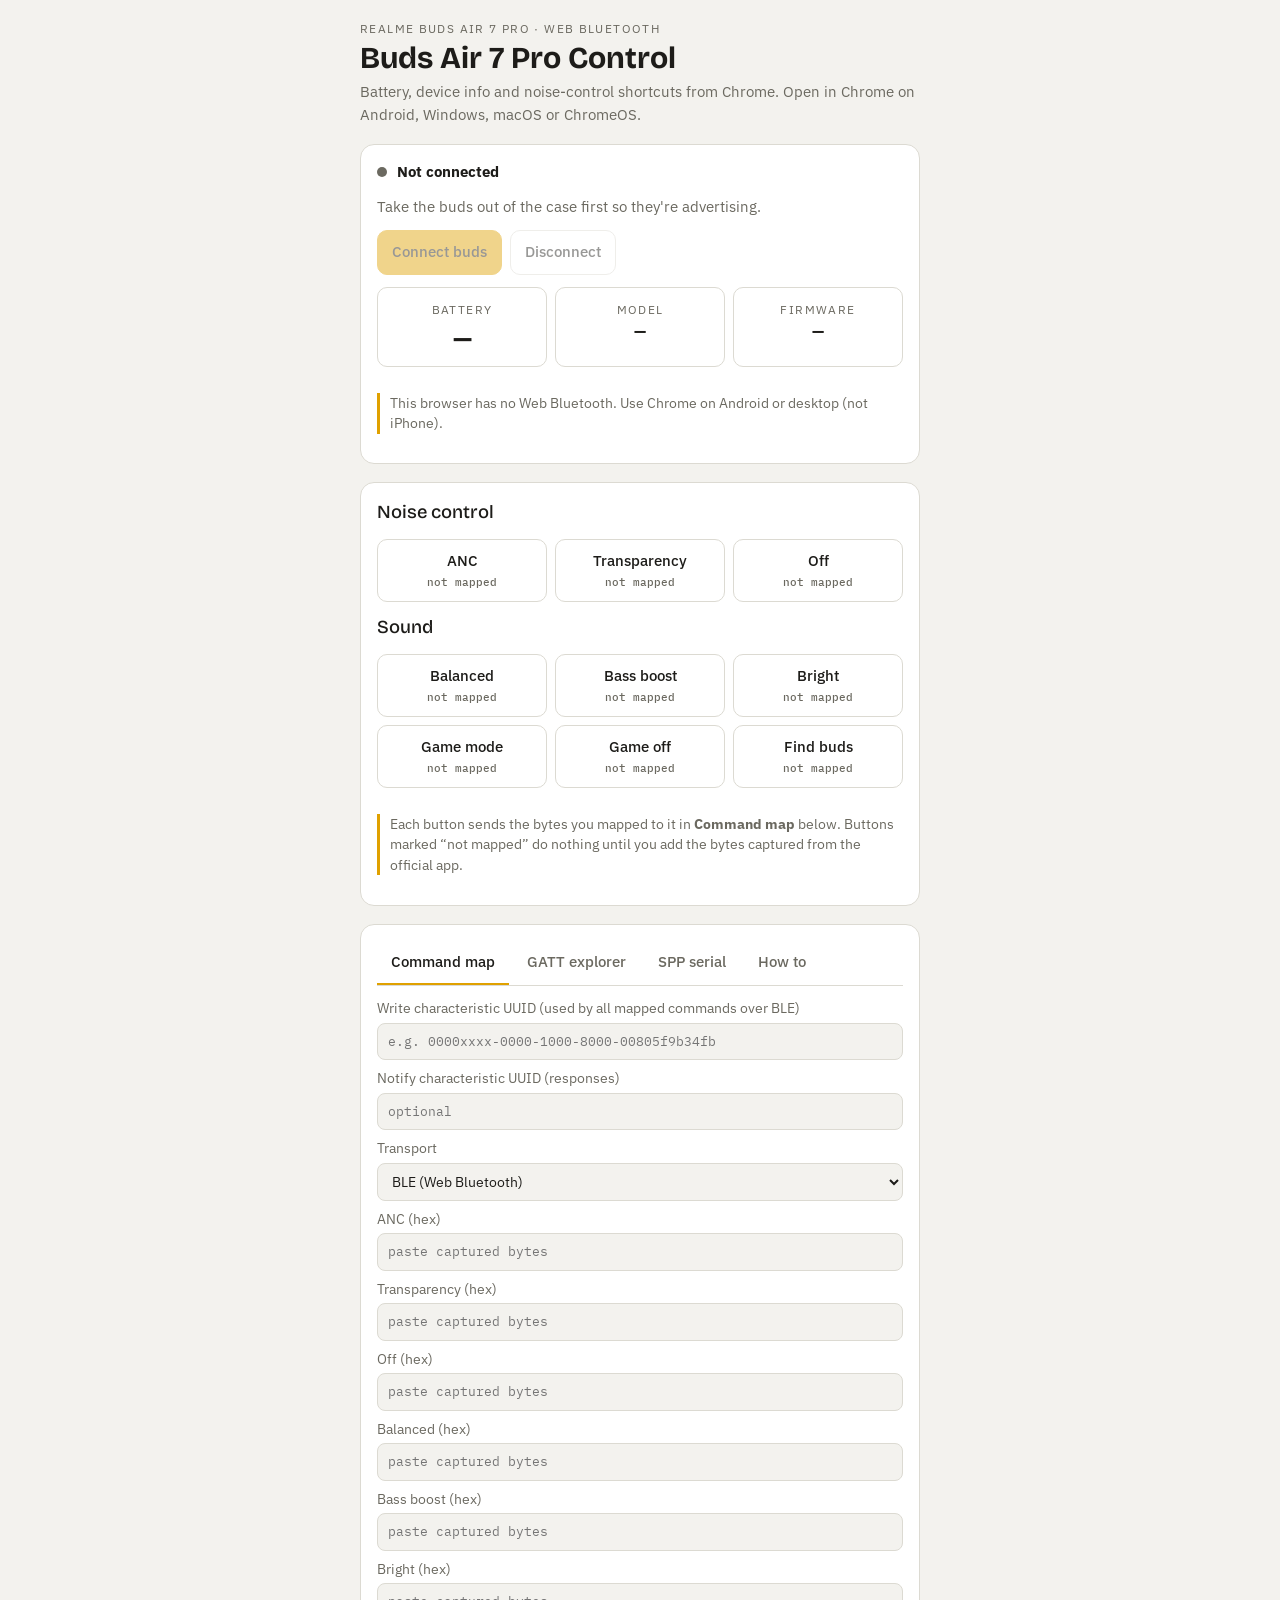
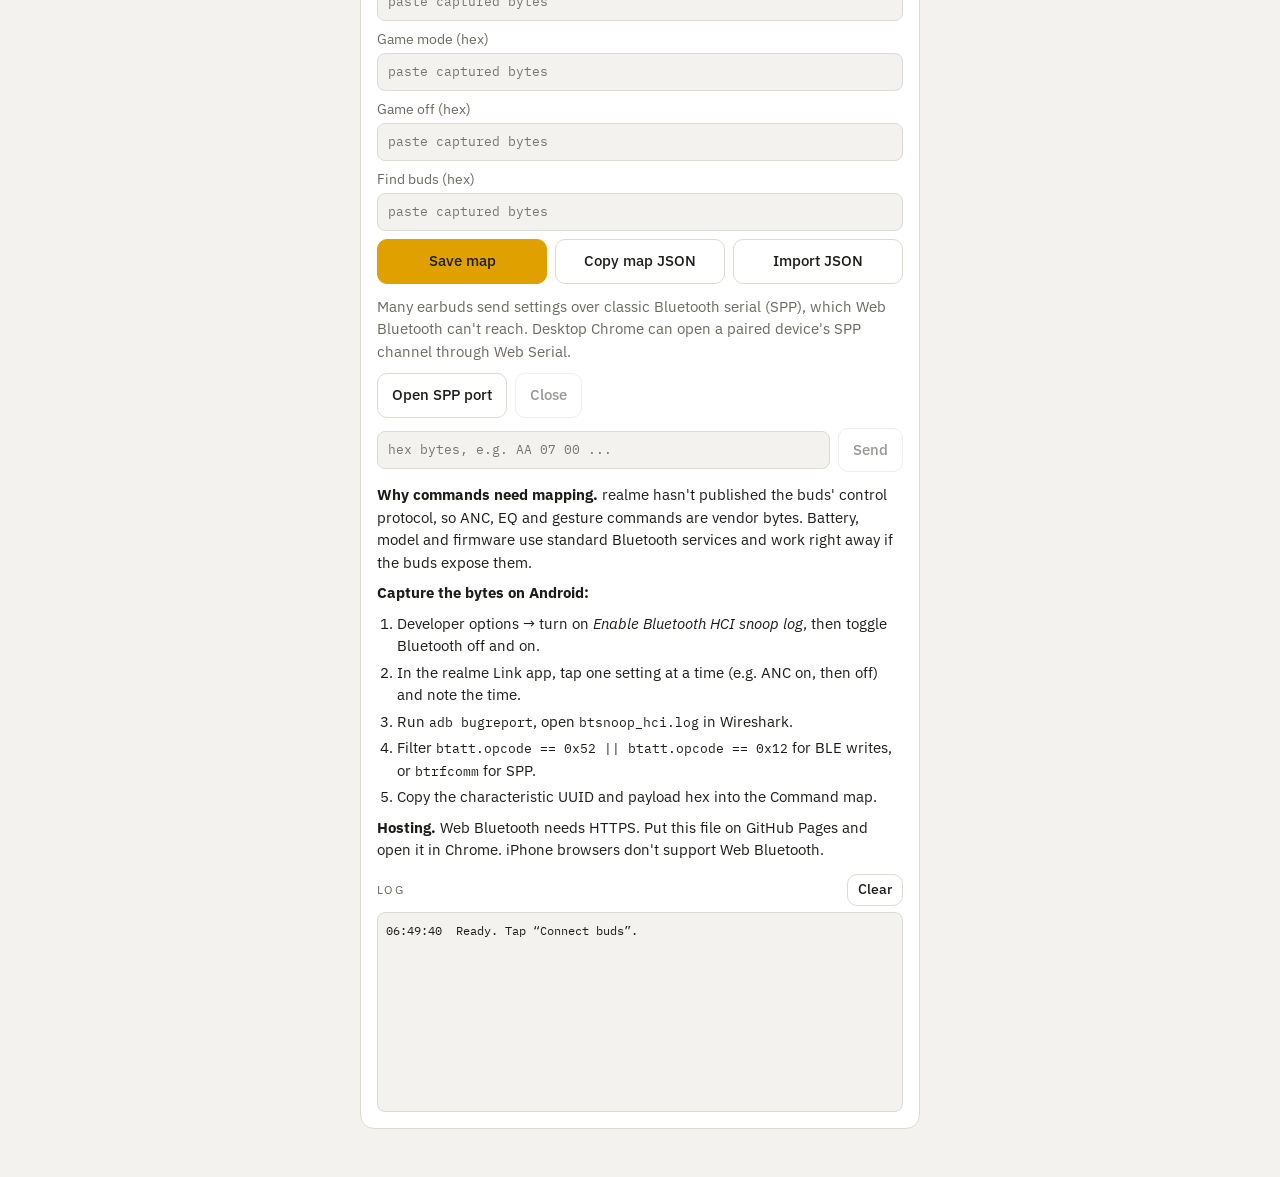
==== buds/index.html @ f7705630 "Add Buds Air 7 Pro Web Bluetooth control page Co-Authored-By: Claude Opus 5.5 <noreply@anthropic.com" ====
<!doctype html>
<html lang="en">
<meta charset="utf-8">
<title>Buds Air 7 Pro Control</title>
<meta name="viewport" content="width=device-width, initial-scale=1, viewport-fit=cover">
<link rel="preconnect" href="https://fonts.googleapis.com">
<link rel="stylesheet" href="https://fonts.googleapis.com/css2?family=Bricolage+Grotesque:opsz,wght@12..96,500;12..96,700&family=IBM+Plex+Sans:wght@400;500;600&family=IBM+Plex+Mono:wght@400;500&display=swap">
<style>
/* Layout: single-column phone console — status card, control pads, then advanced tools in tabs */
:root{
  --bg:#f3f2ee; --surface:#ffffff; --line:#dcdad2; --fg:#1d1c19; --muted:#6b6960;
  --accent:#e0a100; --accent-ink:#1d1c19; --good:#2f8a4e; --bad:#c2412d;
  --display:"Bricolage Grotesque",ui-sans-serif,system-ui,sans-serif;
  --body:"IBM Plex Sans",ui-sans-serif,system-ui,sans-serif;
  --mono:"IBM Plex Mono",ui-monospace,Menlo,Consolas,monospace;
}
@media (prefers-color-scheme:dark){:root:not([data-theme="light"]){
  --bg:#141412; --surface:#1e1d1a; --line:#34322d; --fg:#eeece6; --muted:#9a978c;
  --accent:#f2bc2a; --accent-ink:#141412; --good:#5cc27f; --bad:#ef7660; color-scheme:dark}}
:root[data-theme="dark"]{
  --bg:#141412; --surface:#1e1d1a; --line:#34322d; --fg:#eeece6; --muted:#9a978c;
  --accent:#f2bc2a; --accent-ink:#141412; --good:#5cc27f; --bad:#ef7660; color-scheme:dark}
*{box-sizing:border-box}
html,body{background:var(--bg);color:var(--fg)}
body{font-family:var(--body);font-size:15px;line-height:1.5;margin:0;padding:20px 16px 48px}
main{max-width:560px;margin:0 auto;display:grid;gap:18px}
h1{font-family:var(--display);font-weight:700;font-size:1.9rem;line-height:1.05;margin:0;text-wrap:balance}
h2{font-family:var(--display);font-weight:500;font-size:1.15rem;margin:0}
.eyebrow{font-size:.72rem;letter-spacing:.12em;text-transform:uppercase;color:var(--muted)}
.muted{color:var(--muted)}
.card{background:var(--surface);border:1px solid var(--line);border-radius:14px;padding:16px;display:grid;gap:12px;min-width:0}
.row{display:flex;flex-wrap:wrap;gap:8px;align-items:center}
button{font:inherit;font-weight:500;border:1px solid var(--line);background:var(--surface);color:var(--fg);
  border-radius:10px;padding:10px 14px;cursor:pointer;min-height:44px}
button:hover{border-color:var(--fg)}
button:focus-visible,input:focus-visible,select:focus-visible,textarea:focus-visible{outline:2px solid var(--accent);outline-offset:2px}
button.primary{background:var(--accent);color:var(--accent-ink);border-color:var(--accent)}
button.on{background:var(--fg);color:var(--bg);border-color:var(--fg)}
button:disabled{opacity:.45;cursor:not-allowed}
button.small{min-height:32px;padding:4px 10px;font-size:.85rem}
input,select,textarea{font:inherit;background:var(--bg);color:var(--fg);border:1px solid var(--line);border-radius:8px;padding:8px 10px;width:100%;min-width:0}
textarea,input.mono,.mono{font-family:var(--mono);font-size:.82rem}
label{display:grid;gap:4px;font-size:.85rem;color:var(--muted)}
.status{display:flex;align-items:center;gap:10px}
.dot{width:10px;height:10px;border-radius:50%;background:var(--muted);flex:none}
.dot.ok{background:var(--good)} .dot.err{background:var(--bad)}
.batt{display:grid;grid-template-columns:repeat(3,1fr);gap:8px}
.batt div{border:1px solid var(--line);border-radius:10px;padding:10px;text-align:center}
.batt b{display:block;font-family:var(--display);font-size:1.5rem;font-variant-numeric:tabular-nums}
.pads{display:grid;grid-template-columns:repeat(3,1fr);gap:8px}
.pads button{display:grid;gap:2px;justify-items:center;padding:10px 6px}
.pads small{font-size:.7rem;color:var(--muted);font-family:var(--mono)}
.pads button.on small{color:var(--bg)}
.tabs{display:flex;gap:4px;border-bottom:1px solid var(--line)}
.tabs button{border:none;border-bottom:2px solid transparent;border-radius:0;background:none;color:var(--muted)}
.tabs button[aria-selected="true"]{color:var(--fg);border-bottom-color:var(--accent)}
.log{font-family:var(--mono);font-size:.78rem;background:var(--bg);border:1px solid var(--line);border-radius:8px;
  padding:8px;height:200px;overflow:auto;white-space:pre-wrap;word-break:break-all}
.log .tx{color:var(--accent)} .log .rx{color:var(--good)} .log .er{color:var(--bad)}
.svc{border-top:1px solid var(--line);padding-top:10px;display:grid;gap:6px;min-width:0}
.chr{display:grid;gap:6px;padding:8px;border:1px dashed var(--line);border-radius:8px;min-width:0}
.uuid{font-family:var(--mono);font-size:.76rem;word-break:break-all}
.map{display:grid;gap:8px}
.map .row > *{flex:1 1 140px}
.note{font-size:.85rem;border-left:3px solid var(--accent);padding-left:10px;color:var(--muted)}
@media (prefers-reduced-motion:reduce){*{transition:none!important}}
</style>

<main>
  <header style="display:grid;gap:6px">
    <span class="eyebrow">realme Buds Air 7 Pro · Web Bluetooth</span>
    <h1>Buds Air 7 Pro Control</h1>
    <p class="muted" style="margin:0">Battery, device info and noise-control shortcuts from Chrome. Open in Chrome on Android, Windows, macOS or ChromeOS.</p>
  </header>

  <section class="card" aria-label="Connection">
    <div class="status"><span class="dot" id="dot"></span><strong id="stateText">Not connected</strong></div>
    <div class="muted" id="devInfo">Take the buds out of the case first so they're advertising.</div>
    <div class="row">
      <button class="primary" id="btnConnect">Connect buds</button>
      <button id="btnDisconnect" disabled>Disconnect</button>
    </div>
    <div class="batt" aria-label="Battery">
      <div><span class="eyebrow">Battery</span><b id="battMain">—</b></div>
      <div><span class="eyebrow">Model</span><b id="model" style="font-size:.95rem">—</b></div>
      <div><span class="eyebrow">Firmware</span><b id="fw" style="font-size:.95rem">—</b></div>
    </div>
    <p class="note" id="supportNote" hidden></p>
  </section>

  <section class="card" aria-label="Controls">
    <h2>Noise control</h2>
    <div class="pads" id="padsAnc"></div>
    <h2>Sound</h2>
    <div class="pads" id="padsSound"></div>
    <p class="note">Each button sends the bytes you mapped to it in <b>Command map</b> below. Buttons marked “not mapped” do nothing until you add the bytes captured from the official app.</p>
  </section>

  <section class="card" aria-label="Advanced">
    <div class="tabs" role="tablist">
      <button role="tab" aria-selected="true" data-tab="map">Command map</button>
      <button role="tab" aria-selected="false" data-tab="explore">GATT explorer</button>
      <button role="tab" aria-selected="false" data-tab="spp">SPP serial</button>
      <button role="tab" aria-selected="false" data-tab="help">How to</button>
    </div>

    <div data-panel="map" class="map">
      <label>Write characteristic UUID (used by all mapped commands over BLE)
        <input class="mono" id="writeChar" placeholder="e.g. 0000xxxx-0000-1000-8000-00805f9b34fb">
      </label>
      <label>Notify characteristic UUID (responses)
        <input class="mono" id="notifyChar" placeholder="optional">
      </label>
      <label>Transport
        <select id="transport"><option value="ble">BLE (Web Bluetooth)</option><option value="spp">SPP (Web Serial)</option></select>
      </label>
      <div id="mapRows" class="map"></div>
      <div class="row"><button id="btnSaveMap" class="primary">Save map</button><button id="btnExport">Copy map JSON</button><button id="btnImport">Import JSON</button></div>
      <textarea id="importBox" rows="4" hidden placeholder="Paste map JSON, then press Import JSON again"></textarea>
    </div>

    <div data-panel="explore" hidden>
      <label>Extra service UUIDs to request (comma separated). Web Bluetooth only shows services you list here.
        <input class="mono" id="extraSvcs" placeholder="0000xxxx-..., 0xfe2c">
      </label>
      <p class="muted" style="margin:6px 0 0">Reconnect after changing this list.</p>
      <div id="tree" style="display:grid;gap:10px;margin-top:10px"><p class="muted">Connect to list services and characteristics.</p></div>
    </div>

    <div data-panel="spp" hidden style="display:grid;gap:10px">
      <p class="muted" style="margin:0">Many earbuds send settings over classic Bluetooth serial (SPP), which Web Bluetooth can't reach. Desktop Chrome can open a paired device's SPP channel through Web Serial.</p>
      <div class="row"><button id="btnSpp">Open SPP port</button><button id="btnSppClose" disabled>Close</button></div>
      <div class="row"><input class="mono" id="sppHex" placeholder="hex bytes, e.g. AA 07 00 ..." style="flex:1 1 200px"><button id="btnSppSend" disabled>Send</button></div>
    </div>

    <div data-panel="help" hidden style="display:grid;gap:8px">
      <p style="margin:0"><b>Why commands need mapping.</b> realme hasn't published the buds' control protocol, so ANC, EQ and gesture commands are vendor bytes. Battery, model and firmware use standard Bluetooth services and work right away if the buds expose them.</p>
      <p style="margin:0"><b>Capture the bytes on Android:</b></p>
      <ol style="margin:0;padding-left:20px;display:grid;gap:4px">
        <li>Developer options → turn on <i>Enable Bluetooth HCI snoop log</i>, then toggle Bluetooth off and on.</li>
        <li>In the realme Link app, tap one setting at a time (e.g. ANC on, then off) and note the time.</li>
        <li>Run <span class="mono">adb bugreport</span>, open <span class="mono">btsnoop_hci.log</span> in Wireshark.</li>
        <li>Filter <span class="mono">btatt.opcode == 0x52 || btatt.opcode == 0x12</span> for BLE writes, or <span class="mono">btrfcomm</span> for SPP.</li>
        <li>Copy the characteristic UUID and payload hex into the Command map.</li>
      </ol>
      <p style="margin:0"><b>Hosting.</b> Web Bluetooth needs HTTPS. Put this file on GitHub Pages and open it in Chrome. iPhone browsers don't support Web Bluetooth.</p>
    </div>

    <div style="display:grid;gap:6px">
      <div class="row" style="justify-content:space-between"><span class="eyebrow">Log</span><button class="small" id="btnClear">Clear</button></div>
      <div class="log" id="log" aria-live="polite"></div>
    </div>
  </section>
</main>

<script>
const $ = s => document.querySelector(s);
const STORE = 'buds-air7pro-map-v1';
const COMMANDS = [
  {id:'anc_on', group:'Anc', label:'ANC', },
  {id:'transparency', group:'Anc', label:'Transparency'},
  {id:'anc_off', group:'Anc', label:'Off'},
  {id:'eq_balanced', group:'Sound', label:'Balanced'},
  {id:'eq_bass', group:'Sound', label:'Bass boost'},
  {id:'eq_bright', group:'Sound', label:'Bright'},
  {id:'game_on', group:'Sound', label:'Game mode'},
  {id:'game_off', group:'Sound', label:'Game off'},
  {id:'find', group:'Sound', label:'Find buds'},
];
const STD = {battery:0x180f, battLevel:0x2a19, devInfo:0x180a, model:0x2a24, fw:0x2a26, mfr:0x2a29};

let device, server, writeCh, notifyCh, port, reader, writer;
let map = load();

function load(){
  try{ return JSON.parse(localStorage.getItem(STORE)) || {cmds:{}, writeChar:'', notifyChar:'', transport:'ble', extra:''}; }
  catch(e){ return {cmds:{}, writeChar:'', notifyChar:'', transport:'ble', extra:''}; }
}
function persist(){ try{ localStorage.setItem(STORE, JSON.stringify(map)); }catch(e){} }

function log(msg, cls=''){
  const el = $('#log'); const line = document.createElement('div');
  const t = new Date().toLocaleTimeString([], {hour12:false});
  line.className = cls; line.textContent = `${t}  ${msg}`; el.appendChild(line); el.scrollTop = el.scrollHeight;
}
const toHex = buf => [...new Uint8Array(buf.buffer || buf)].map(b=>b.toString(16).padStart(2,'0').toUpperCase()).join(' ');
function fromHex(s){
  const clean = s.replace(/0x/gi,'').replace(/[^0-9a-f]/gi,'');
  if(!clean || clean.length % 2) throw new Error('Hex needs an even number of digits');
  return new Uint8Array(clean.match(/../g).map(h=>parseInt(h,16)));
}
function normUuid(u){
  u = u.trim().toLowerCase(); if(!u) return null;
  if(/^0x[0-9a-f]{1,4}$/.test(u)) return parseInt(u,16);
  if(/^[0-9a-f]{4}$/.test(u)) return parseInt(u,16);
  return u;
}
function setState(text, kind){ $('#stateText').textContent = text; $('#dot').className = 'dot ' + (kind||''); }

/* ---------- UI build ---------- */
function buildPads(){
  for(const g of ['Anc','Sound']){
    const wrap = $('#pads'+g); wrap.innerHTML='';
    COMMANDS.filter(c=>c.group===g).forEach(c=>{
      const b = document.createElement('button'); b.id = 'pad_'+c.id;
      const mapped = !!(map.cmds[c.id]||'').trim();
      b.innerHTML = `<span>${c.label}</span><small>${mapped ? 'mapped' : 'not mapped'}</small>`;
      b.onclick = () => sendCommand(c);
      wrap.appendChild(b);
    });
  }
}
function buildMap(){
  $('#writeChar').value = map.writeChar||''; $('#notifyChar').value = map.notifyChar||'';
  $('#transport').value = map.transport||'ble'; $('#extraSvcs').value = map.extra||'';
  const rows = $('#mapRows'); rows.innerHTML='';
  COMMANDS.forEach(c=>{
    const l = document.createElement('label'); l.textContent = c.label + ' (hex)';
    const i = document.createElement('input'); i.className='mono'; i.id='map_'+c.id; i.value = map.cmds[c.id]||''; i.placeholder='paste captured bytes';
    l.appendChild(i); rows.appendChild(l);
  });
}
function readMapForm(){
  map.writeChar = $('#writeChar').value.trim(); map.notifyChar = $('#notifyChar').value.trim();
  map.transport = $('#transport').value; map.extra = $('#extraSvcs').value.trim();
  COMMANDS.forEach(c=> map.cmds[c.id] = $('#map_'+c.id).value.trim());
}

document.querySelectorAll('[role=tab]').forEach(t=>t.onclick=()=>{
  document.querySelectorAll('[role=tab]').forEach(x=>x.setAttribute('aria-selected', x===t));
  document.querySelectorAll('[data-panel]').forEach(p=>p.hidden = p.dataset.panel!==t.dataset.tab);
});

$('#btnSaveMap').onclick = async ()=>{
  readMapForm(); persist(); buildPads(); log('Command map saved');
  if(server?.connected) await bindChars();
};
$('#btnExport').onclick = async ()=>{
  readMapForm(); const txt = JSON.stringify(map,null,1);
  try{ await navigator.clipboard.writeText(txt); log('Map JSON copied'); }
  catch(e){ const box=$('#importBox'); box.hidden=false; box.value=txt; box.select(); log('Clipboard blocked — JSON shown in the box, copy it manually'); }
};
$('#btnImport').onclick = ()=>{
  const box=$('#importBox');
  if(box.hidden || !box.value.trim()){ box.hidden=false; box.value=''; box.focus(); return; }
  try{ map = Object.assign(load(), JSON.parse(box.value)); persist(); buildMap(); buildPads(); box.hidden=true; log('Map imported'); }
  catch(e){ log('Import failed: '+e.message,'er'); }
};
$('#btnClear').onclick = ()=> $('#log').innerHTML='';

/* ---------- Support check ---------- */
(function(){
  const n=$('#supportNote');
  if(!('bluetooth' in navigator)){
    n.hidden=false;
    n.textContent = window.isSecureContext
      ? 'This browser has no Web Bluetooth. Use Chrome on Android or desktop (not iPhone).'
      : 'Web Bluetooth needs HTTPS. Host this page (GitHub Pages works) and open it in Chrome.';
    $('#btnConnect').disabled = true;
  }
  if(!('serial' in navigator)) $('#btnSpp').disabled = true;
})();

/* ---------- BLE ---------- */
$('#btnConnect').onclick = async ()=>{
  readMapForm(); persist();
  const extra = (map.extra||'').split(',').map(normUuid).filter(Boolean);
  try{
    setState('Choosing device…');
    device = await navigator.bluetooth.requestDevice({
      acceptAllDevices:true,
      optionalServices:[STD.battery, STD.devInfo, 0xfe2c, ...extra]
    });
    device.addEventListener('gattserverdisconnected', onDisconnected);
    setState('Connecting to '+(device.name||'device')+'…');
    server = await device.gatt.connect();
    setState('Connected', 'ok');
    $('#devInfo').textContent = device.name || 'Unnamed device';
    $('#btnDisconnect').disabled=false;
    log('Connected to '+(device.name||device.id),'rx');
    await readStandard();
    await explore();
    await bindChars();
  }catch(e){
    setState(e.name==='NotFoundError' ? 'Not connected' : 'Connection failed', e.name==='NotFoundError'?'':'err');
    if(e.name!=='NotFoundError') log(e.message,'er');
  }
};
$('#btnDisconnect').onclick = ()=> device?.gatt?.connected && device.gatt.disconnect();
function onDisconnected(){
  setState('Disconnected'); $('#btnDisconnect').disabled=true; writeCh=notifyCh=null; log('Disconnected','er');
}

async function readStandard(){
  try{
    const s = await server.getPrimaryService(STD.battery);
    const c = await s.getCharacteristic(STD.battLevel);
    const show = v => $('#battMain').textContent = v.getUint8(0)+'%';
    show(await c.readValue());
    try{ await c.startNotifications(); c.addEventListener('characteristicvaluechanged', e=>show(e.target.value)); }catch(e){}
  }catch(e){ log('No standard battery service exposed'); }
  try{
    const s = await server.getPrimaryService(STD.devInfo); const dec = new TextDecoder();
    for(const [key,id] of [['model',STD.model],['fw',STD.fw]]){
      try{ const v = await (await s.getCharacteristic(id)).readValue(); $('#'+key).textContent = dec.decode(v).trim()||'—'; }catch(e){}
    }
  }catch(e){ log('No device-information service exposed'); }
}

async function explore(){
  const tree = $('#tree'); tree.innerHTML='';
  let services=[];
  try{ services = await server.getPrimaryServices(); }catch(e){ tree.innerHTML='<p class="muted">No accessible services. Add vendor service UUIDs above and reconnect.</p>'; return; }
  for(const s of services){
    const box = document.createElement('div'); box.className='svc';
    box.innerHTML = `<span class="eyebrow">Service</span><span class="uuid">${s.uuid}</span>`;
    let chars=[]; try{ chars = await s.getCharacteristics(); }catch(e){}
    for(const c of chars){
      const p = c.properties; const props = Object.keys(Object.getPrototypeOf(p)).filter(k=>p[k]===true);
      const ids = ['read','write','writeWithoutResponse','notify','indicate'].filter(k=>p[k]);
      const el = document.createElement('div'); el.className='chr';
      el.innerHTML = `<span class="uuid">${c.uuid}</span><span class="muted" style="font-size:.8rem">${ids.join(' · ')||props.join(' · ')}</span>`;
      const row = document.createElement('div'); row.className='row';
      if(p.read) row.append(btn('Read', async()=>{ const v=await c.readValue(); log(`R ${short(c.uuid)}  ${toHex(v)}`,'rx'); }));
      if(p.notify||p.indicate) row.append(btn('Listen', async()=>{ await c.startNotifications(); c.addEventListener('characteristicvaluechanged', e=>log(`N ${short(c.uuid)}  ${toHex(e.target.value)}`,'rx')); log('Listening on '+short(c.uuid)); }));
      if(p.write||p.writeWithoutResponse){
        row.append(btn('Use for commands', ()=>{ $('#writeChar').value=c.uuid; readMapForm(); persist(); bindChars(); log('Write characteristic set'); }));
        const inp=document.createElement('input'); inp.className='mono'; inp.placeholder='hex to write'; inp.style.flex='1 1 160px';
        row.append(inp, btn('Write', async()=>{ const d=fromHex(inp.value); p.write ? await c.writeValueWithResponse(d) : await c.writeValueWithoutResponse(d); log(`W ${short(c.uuid)}  ${toHex(d)}`,'tx'); }));
      }
      if(p.notify||p.indicate) row.append(btn('Use for responses', ()=>{ $('#notifyChar').value=c.uuid; readMapForm(); persist(); bindChars(); }));
      el.append(row); box.append(el);
    }
    tree.append(box);
  }
}
const short = u => u.length>8 ? u.slice(4,8) : u;
function btn(text, fn){ const b=document.createElement('button'); b.className='small'; b.textContent=text; b.onclick=async()=>{ try{ await fn(); }catch(e){ log(e.message,'er'); } }; return b; }

async function findChar(uuid){
  uuid = normUuid(uuid||''); if(!uuid || !server?.connected) return null;
  for(const s of await server.getPrimaryServices()){
    try{ return await s.getCharacteristic(uuid); }catch(e){}
  }
  return null;
}
async function bindChars(){
  writeCh = await findChar(map.writeChar);
  const n = await findChar(map.notifyChar);
  if(n && n!==notifyCh){
    notifyCh = n;
    try{ await n.startNotifications(); n.addEventListener('characteristicvaluechanged', e=>log('← '+toHex(e.target.value),'rx')); }catch(e){ log('Could not listen: '+e.message,'er'); }
  }
  if(map.writeChar && !writeCh) log('Write characteristic not found on this device. Check the UUID or add its service in GATT explorer.','er');
}

/* ---------- Send ---------- */
async function sendCommand(c){
  const hex = (map.cmds[c.id]||'').trim();
  if(!hex){ log(`“${c.label}” has no bytes yet. Add them in Command map.`,'er'); return; }
  let data; try{ data = fromHex(hex); }catch(e){ log(c.label+': '+e.message,'er'); return; }
  try{
    if(map.transport==='spp'){
      if(!writer) throw new Error('Open the SPP port first');
      await writer.write(data);
    }else{
      if(!writeCh) throw new Error('Connect and set a write characteristic first');
      writeCh.properties.write ? await writeCh.writeValueWithResponse(data) : await writeCh.writeValueWithoutResponse(data);
    }
    log(`→ ${c.label}  ${toHex(data)}`,'tx');
    const grp = COMMANDS.filter(x=>x.group===c.group && (c.group==='Anc' || x.id.slice(0,3)===c.id.slice(0,3)));
    grp.forEach(x=>$('#pad_'+x.id).classList.toggle('on', x.id===c.id && c.id!=='find'));
  }catch(e){ log(c.label+' failed: '+e.message,'er'); }
}

/* ---------- SPP via Web Serial ---------- */
const SPP = '00001101-0000-1000-8000-00805f9b34fb';
$('#btnSpp').onclick = async ()=>{
  try{
    port = await navigator.serial.requestPort({allowedBluetoothServiceClassIds:[SPP], filters:[{bluetoothServiceClassId:SPP}]});
    await port.open({baudRate:115200});
    writer = port.writable.getWriter();
    $('#btnSppSend').disabled=false; $('#btnSppClose').disabled=false;
    log('SPP port open','rx'); readLoop();
  }catch(e){ if(e.name!=='NotFoundError') log('SPP: '+e.message,'er'); }
};
async function readLoop(){
  reader = port.readable.getReader();
  try{ for(;;){ const {value,done} = await reader.read(); if(done) break; log('← '+toHex(value),'rx'); } }
  catch(e){ log('SPP read stopped: '+e.message,'er'); }
  finally{ reader.releaseLock(); }
}
$('#btnSppSend').onclick = async ()=>{ try{ const d=fromHex($('#sppHex').value); await writer.write(d); log('→ '+toHex(d),'tx'); }catch(e){ log(e.message,'er'); } };
$('#btnSppClose').onclick = async ()=>{
  try{ await reader?.cancel(); writer?.releaseLock(); await port?.close(); }catch(e){}
  writer=null; $('#btnSppSend').disabled=true; $('#btnSppClose').disabled=true; log('SPP port closed');
};

buildMap(); buildPads();
log('Ready. Tap “Connect buds”.');
</script>
</html>
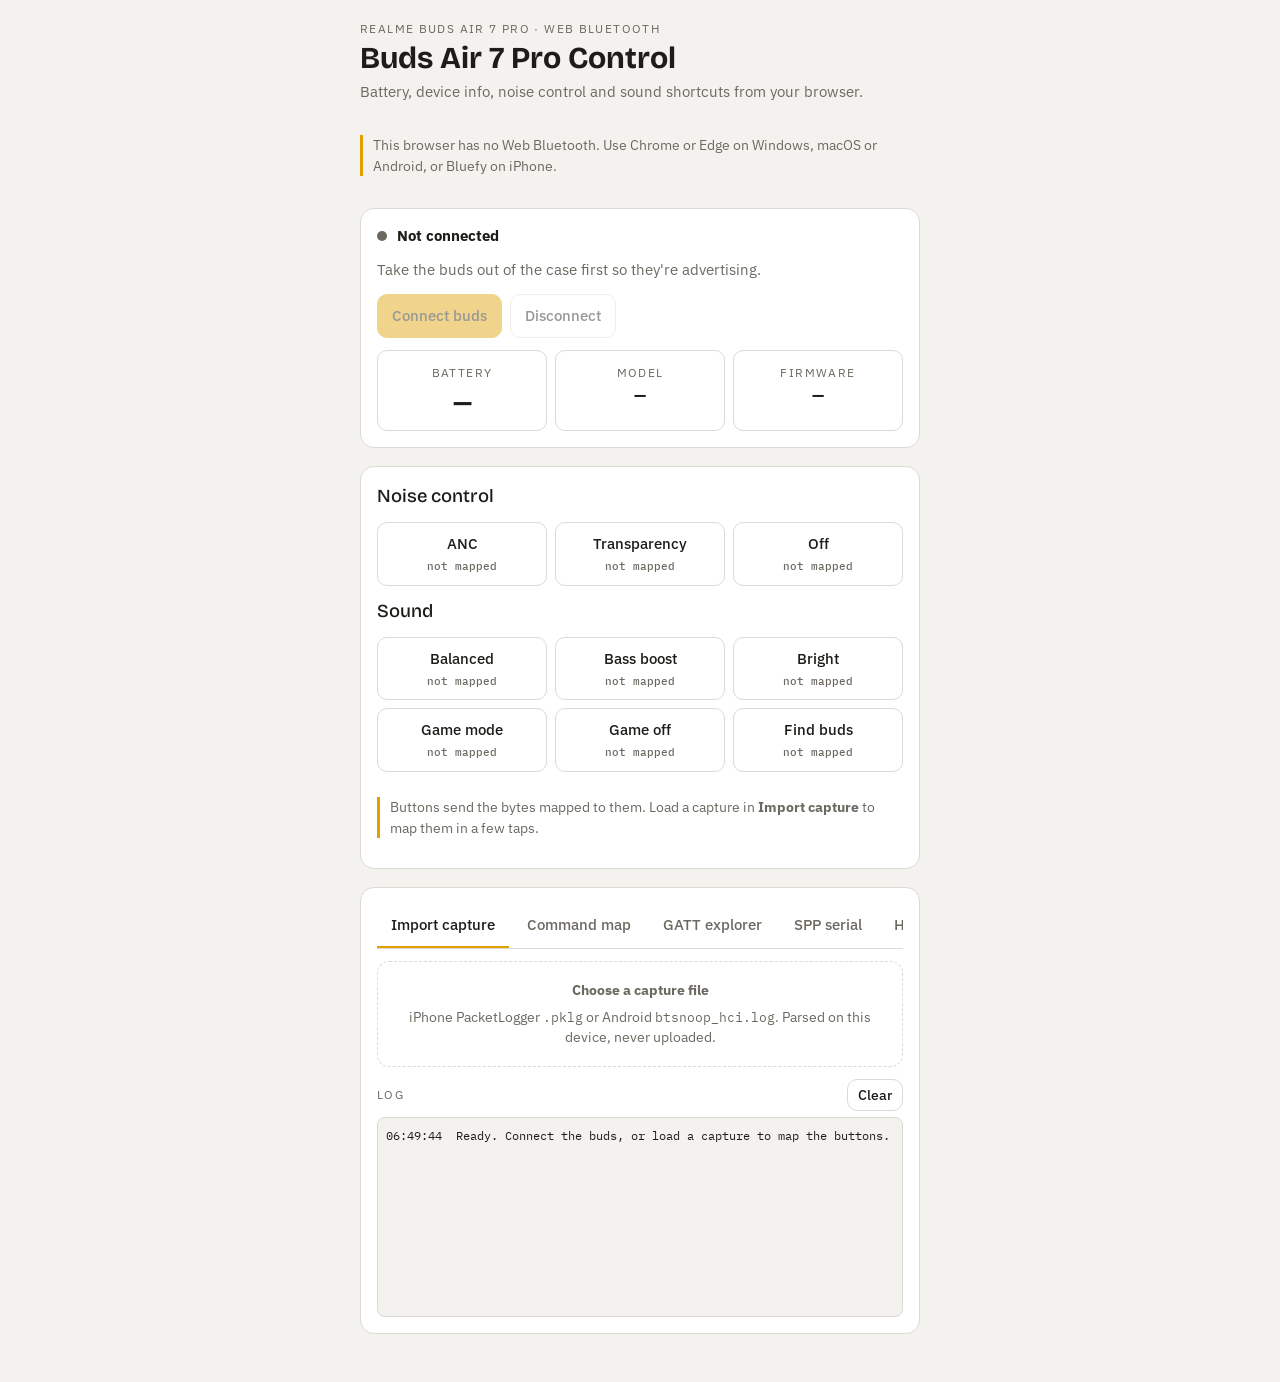
==== commit 530b1f99: "Buds control: capture importer, Windows/iPhone support, PWA Parses PacketLogger .pklg and Android bt" ====
--- a/buds/index.html
+++ b/buds/index.html
@@ -1,77 +1,27 @@
 <!doctype html>
 <html lang="en">
+<head>
 <meta charset="utf-8">
+<meta name="viewport" content="width=device-width, initial-scale=1, viewport-fit=cover">
 <title>Buds Air 7 Pro Control</title>
-<meta name="viewport" content="width=device-width, initial-scale=1, viewport-fit=cover">
+<meta name="description" content="Control realme Buds Air 7 Pro from Chrome, Edge or Bluefy, and map commands from a Bluetooth capture.">
+<meta name="theme-color" content="#141412">
+<link rel="manifest" href="manifest.webmanifest">
+<link rel="icon" href="icon.svg" type="image/svg+xml">
+<link rel="apple-touch-icon" href="icon.svg">
 <link rel="preconnect" href="https://fonts.googleapis.com">
 <link rel="stylesheet" href="https://fonts.googleapis.com/css2?family=Bricolage+Grotesque:opsz,wght@12..96,500;12..96,700&family=IBM+Plex+Sans:wght@400;500;600&family=IBM+Plex+Mono:wght@400;500&display=swap">
-<style>
-/* Layout: single-column phone console — status card, control pads, then advanced tools in tabs */
-:root{
-  --bg:#f3f2ee; --surface:#ffffff; --line:#dcdad2; --fg:#1d1c19; --muted:#6b6960;
-  --accent:#e0a100; --accent-ink:#1d1c19; --good:#2f8a4e; --bad:#c2412d;
-  --display:"Bricolage Grotesque",ui-sans-serif,system-ui,sans-serif;
-  --body:"IBM Plex Sans",ui-sans-serif,system-ui,sans-serif;
-  --mono:"IBM Plex Mono",ui-monospace,Menlo,Consolas,monospace;
-}
-@media (prefers-color-scheme:dark){:root:not([data-theme="light"]){
-  --bg:#141412; --surface:#1e1d1a; --line:#34322d; --fg:#eeece6; --muted:#9a978c;
-  --accent:#f2bc2a; --accent-ink:#141412; --good:#5cc27f; --bad:#ef7660; color-scheme:dark}}
-:root[data-theme="dark"]{
-  --bg:#141412; --surface:#1e1d1a; --line:#34322d; --fg:#eeece6; --muted:#9a978c;
-  --accent:#f2bc2a; --accent-ink:#141412; --good:#5cc27f; --bad:#ef7660; color-scheme:dark}
-*{box-sizing:border-box}
-html,body{background:var(--bg);color:var(--fg)}
-body{font-family:var(--body);font-size:15px;line-height:1.5;margin:0;padding:20px 16px 48px}
-main{max-width:560px;margin:0 auto;display:grid;gap:18px}
-h1{font-family:var(--display);font-weight:700;font-size:1.9rem;line-height:1.05;margin:0;text-wrap:balance}
-h2{font-family:var(--display);font-weight:500;font-size:1.15rem;margin:0}
-.eyebrow{font-size:.72rem;letter-spacing:.12em;text-transform:uppercase;color:var(--muted)}
-.muted{color:var(--muted)}
-.card{background:var(--surface);border:1px solid var(--line);border-radius:14px;padding:16px;display:grid;gap:12px;min-width:0}
-.row{display:flex;flex-wrap:wrap;gap:8px;align-items:center}
-button{font:inherit;font-weight:500;border:1px solid var(--line);background:var(--surface);color:var(--fg);
-  border-radius:10px;padding:10px 14px;cursor:pointer;min-height:44px}
-button:hover{border-color:var(--fg)}
-button:focus-visible,input:focus-visible,select:focus-visible,textarea:focus-visible{outline:2px solid var(--accent);outline-offset:2px}
-button.primary{background:var(--accent);color:var(--accent-ink);border-color:var(--accent)}
-button.on{background:var(--fg);color:var(--bg);border-color:var(--fg)}
-button:disabled{opacity:.45;cursor:not-allowed}
-button.small{min-height:32px;padding:4px 10px;font-size:.85rem}
-input,select,textarea{font:inherit;background:var(--bg);color:var(--fg);border:1px solid var(--line);border-radius:8px;padding:8px 10px;width:100%;min-width:0}
-textarea,input.mono,.mono{font-family:var(--mono);font-size:.82rem}
-label{display:grid;gap:4px;font-size:.85rem;color:var(--muted)}
-.status{display:flex;align-items:center;gap:10px}
-.dot{width:10px;height:10px;border-radius:50%;background:var(--muted);flex:none}
-.dot.ok{background:var(--good)} .dot.err{background:var(--bad)}
-.batt{display:grid;grid-template-columns:repeat(3,1fr);gap:8px}
-.batt div{border:1px solid var(--line);border-radius:10px;padding:10px;text-align:center}
-.batt b{display:block;font-family:var(--display);font-size:1.5rem;font-variant-numeric:tabular-nums}
-.pads{display:grid;grid-template-columns:repeat(3,1fr);gap:8px}
-.pads button{display:grid;gap:2px;justify-items:center;padding:10px 6px}
-.pads small{font-size:.7rem;color:var(--muted);font-family:var(--mono)}
-.pads button.on small{color:var(--bg)}
-.tabs{display:flex;gap:4px;border-bottom:1px solid var(--line)}
-.tabs button{border:none;border-bottom:2px solid transparent;border-radius:0;background:none;color:var(--muted)}
-.tabs button[aria-selected="true"]{color:var(--fg);border-bottom-color:var(--accent)}
-.log{font-family:var(--mono);font-size:.78rem;background:var(--bg);border:1px solid var(--line);border-radius:8px;
-  padding:8px;height:200px;overflow:auto;white-space:pre-wrap;word-break:break-all}
-.log .tx{color:var(--accent)} .log .rx{color:var(--good)} .log .er{color:var(--bad)}
-.svc{border-top:1px solid var(--line);padding-top:10px;display:grid;gap:6px;min-width:0}
-.chr{display:grid;gap:6px;padding:8px;border:1px dashed var(--line);border-radius:8px;min-width:0}
-.uuid{font-family:var(--mono);font-size:.76rem;word-break:break-all}
-.map{display:grid;gap:8px}
-.map .row > *{flex:1 1 140px}
-.note{font-size:.85rem;border-left:3px solid var(--accent);padding-left:10px;color:var(--muted)}
-@media (prefers-reduced-motion:reduce){*{transition:none!important}}
-</style>
-
+<link rel="stylesheet" href="app.css">
+</head>
+<body>
 <main>
   <header style="display:grid;gap:6px">
     <span class="eyebrow">realme Buds Air 7 Pro · Web Bluetooth</span>
     <h1>Buds Air 7 Pro Control</h1>
-    <p class="muted" style="margin:0">Battery, device info and noise-control shortcuts from Chrome. Open in Chrome on Android, Windows, macOS or ChromeOS.</p>
+    <p class="muted" style="margin:0">Battery, device info, noise control and sound shortcuts from your browser.</p>
   </header>
+
+  <p class="note" id="platformNote" hidden></p>
 
   <section class="card" aria-label="Connection">
     <div class="status"><span class="dot" id="dot"></span><strong id="stateText">Not connected</strong></div>
@@ -80,12 +30,11 @@
       <button class="primary" id="btnConnect">Connect buds</button>
       <button id="btnDisconnect" disabled>Disconnect</button>
     </div>
-    <div class="batt" aria-label="Battery">
+    <div class="batt" aria-label="Device">
       <div><span class="eyebrow">Battery</span><b id="battMain">—</b></div>
       <div><span class="eyebrow">Model</span><b id="model" style="font-size:.95rem">—</b></div>
       <div><span class="eyebrow">Firmware</span><b id="fw" style="font-size:.95rem">—</b></div>
     </div>
-    <p class="note" id="supportNote" hidden></p>
   </section>
 
   <section class="card" aria-label="Controls">
@@ -93,26 +42,44 @@
     <div class="pads" id="padsAnc"></div>
     <h2>Sound</h2>
     <div class="pads" id="padsSound"></div>
-    <p class="note">Each button sends the bytes you mapped to it in <b>Command map</b> below. Buttons marked “not mapped” do nothing until you add the bytes captured from the official app.</p>
+    <p class="note">Buttons send the bytes mapped to them. Load a capture in <b>Import capture</b> to map them in a few taps.</p>
   </section>
 
-  <section class="card" aria-label="Advanced">
+  <section class="card" aria-label="Tools">
     <div class="tabs" role="tablist">
-      <button role="tab" aria-selected="true" data-tab="map">Command map</button>
+      <button role="tab" aria-selected="true" data-tab="import">Import capture</button>
+      <button role="tab" aria-selected="false" data-tab="map">Command map</button>
       <button role="tab" aria-selected="false" data-tab="explore">GATT explorer</button>
       <button role="tab" aria-selected="false" data-tab="spp">SPP serial</button>
       <button role="tab" aria-selected="false" data-tab="help">How to</button>
     </div>
 
-    <div data-panel="map" class="map">
-      <label>Write characteristic UUID (used by all mapped commands over BLE)
-        <input class="mono" id="writeChar" placeholder="e.g. 0000xxxx-0000-1000-8000-00805f9b34fb">
+    <div data-panel="import" style="display:grid;gap:12px">
+      <label class="drop" id="drop" for="capFile">
+        <strong>Choose a capture file</strong>
+        <span class="muted">iPhone PacketLogger <span class="mono">.pklg</span> or Android <span class="mono">btsnoop_hci.log</span>. Parsed on this device, never uploaded.</span>
+        <input type="file" id="capFile">
       </label>
-      <label>Notify characteristic UUID (responses)
-        <input class="mono" id="notifyChar" placeholder="optional">
+      <div id="capResult" hidden style="display:grid;gap:12px">
+        <div class="summary">
+          <div><b id="capFormat">—</b>format</div>
+          <div><b id="capPackets">—</b>packets</div>
+          <div><b id="capCmds">—</b>distinct commands sent</div>
+        </div>
+        <label style="display:flex;gap:8px;align-items:center"><input type="checkbox" id="capRepeatOnly" style="width:auto"> Only show commands sent more than once</label>
+        <div class="cmds" id="capList"></div>
+      </div>
+    </div>
+
+    <div data-panel="map" class="map" hidden>
+      <label>Write characteristic UUID (for BLE commands)
+        <input class="mono" id="writeChar" placeholder="filled in when you assign from a capture">
+      </label>
+      <label>Notify characteristic UUID (responses, optional)
+        <input class="mono" id="notifyChar">
       </label>
       <label>Transport
-        <select id="transport"><option value="ble">BLE (Web Bluetooth)</option><option value="spp">SPP (Web Serial)</option></select>
+        <select id="transport"><option value="ble">BLE (Web Bluetooth)</option><option value="spp">SPP (Web Serial, desktop)</option></select>
       </label>
       <div id="mapRows" class="map"></div>
       <div class="row"><button id="btnSaveMap" class="primary">Save map</button><button id="btnExport">Copy map JSON</button><button id="btnImport">Import JSON</button></div>
@@ -120,30 +87,40 @@
     </div>
 
     <div data-panel="explore" hidden>
-      <label>Extra service UUIDs to request (comma separated). Web Bluetooth only shows services you list here.
+      <label>Extra service UUIDs to request (comma separated). Browsers only show services listed here.
         <input class="mono" id="extraSvcs" placeholder="0000xxxx-..., 0xfe2c">
       </label>
-      <p class="muted" style="margin:6px 0 0">Reconnect after changing this list.</p>
+      <p class="muted" style="margin:6px 0 0">Assigning a command from a capture adds its service automatically when known. Reconnect after changing this list.</p>
       <div id="tree" style="display:grid;gap:10px;margin-top:10px"><p class="muted">Connect to list services and characteristics.</p></div>
     </div>
 
     <div data-panel="spp" hidden style="display:grid;gap:10px">
-      <p class="muted" style="margin:0">Many earbuds send settings over classic Bluetooth serial (SPP), which Web Bluetooth can't reach. Desktop Chrome can open a paired device's SPP channel through Web Serial.</p>
+      <p class="muted" style="margin:0">Classic Bluetooth serial. Works in Chrome or Edge on Windows, macOS and ChromeOS after the buds are paired in system settings. Not available on iPhone.</p>
       <div class="row"><button id="btnSpp">Open SPP port</button><button id="btnSppClose" disabled>Close</button></div>
       <div class="row"><input class="mono" id="sppHex" placeholder="hex bytes, e.g. AA 07 00 ..." style="flex:1 1 200px"><button id="btnSppSend" disabled>Send</button></div>
     </div>
 
-    <div data-panel="help" hidden style="display:grid;gap:8px">
-      <p style="margin:0"><b>Why commands need mapping.</b> realme hasn't published the buds' control protocol, so ANC, EQ and gesture commands are vendor bytes. Battery, model and firmware use standard Bluetooth services and work right away if the buds expose them.</p>
-      <p style="margin:0"><b>Capture the bytes on Android:</b></p>
+    <div data-panel="help" hidden style="display:grid;gap:10px">
+      <p style="margin:0"><b>Where to run it</b></p>
+      <ul style="margin:0;padding-left:20px;display:grid;gap:4px">
+        <li><b>iPhone:</b> open this page in the Bluefy app. Safari and Chrome on iPhone can't use Bluetooth.</li>
+        <li><b>Windows:</b> Chrome or Edge. Pair the buds in Settings → Bluetooth &amp; devices to use the SPP tab.</li>
+        <li><b>Android:</b> Chrome.</li>
+      </ul>
+      <p style="margin:0"><b>Capture on iPhone + Mac</b></p>
       <ol style="margin:0;padding-left:20px;display:grid;gap:4px">
-        <li>Developer options → turn on <i>Enable Bluetooth HCI snoop log</i>, then toggle Bluetooth off and on.</li>
-        <li>In the realme Link app, tap one setting at a time (e.g. ANC on, then off) and note the time.</li>
-        <li>Run <span class="mono">adb bugreport</span>, open <span class="mono">btsnoop_hci.log</span> in Wireshark.</li>
-        <li>Filter <span class="mono">btatt.opcode == 0x52 || btatt.opcode == 0x12</span> for BLE writes, or <span class="mono">btrfcomm</span> for SPP.</li>
-        <li>Copy the characteristic UUID and payload hex into the Command map.</li>
+        <li>Install Apple's Bluetooth logging profile on the iPhone (developer.apple.com/bug-reporting/profiles-and-logs) and restart.</li>
+        <li>On the Mac, open PacketLogger from Additional Tools for Xcode → File → New iOS Trace, with the iPhone plugged in.</li>
+        <li>In realme Link tap ANC → Transparency → Off, about 10 s apart, then repeat once.</li>
+        <li>Save the <span class="mono">.pklg</span>, copy it to this device, and load it in Import capture.</li>
       </ol>
-      <p style="margin:0"><b>Hosting.</b> Web Bluetooth needs HTTPS. Put this file on GitHub Pages and open it in Chrome. iPhone browsers don't support Web Bluetooth.</p>
+      <p style="margin:0"><b>Capture on Android</b></p>
+      <ol style="margin:0;padding-left:20px;display:grid;gap:4px">
+        <li>Developer options → Enable Bluetooth HCI snoop log → Enabled, then toggle Bluetooth.</li>
+        <li>Do the same tap sequence in realme Link.</li>
+        <li>Developer options → Take bug report. In the zip, find <span class="mono">btsnoop_hci.log</span>.</li>
+      </ol>
+      <p class="muted" style="margin:0">Windows can't record the phone's traffic, but it can open the capture file here and run the controls.</p>
     </div>
 
     <div style="display:grid;gap:6px">
@@ -152,251 +129,7 @@
     </div>
   </section>
 </main>
-
-<script>
-const $ = s => document.querySelector(s);
-const STORE = 'buds-air7pro-map-v1';
-const COMMANDS = [
-  {id:'anc_on', group:'Anc', label:'ANC', },
-  {id:'transparency', group:'Anc', label:'Transparency'},
-  {id:'anc_off', group:'Anc', label:'Off'},
-  {id:'eq_balanced', group:'Sound', label:'Balanced'},
-  {id:'eq_bass', group:'Sound', label:'Bass boost'},
-  {id:'eq_bright', group:'Sound', label:'Bright'},
-  {id:'game_on', group:'Sound', label:'Game mode'},
-  {id:'game_off', group:'Sound', label:'Game off'},
-  {id:'find', group:'Sound', label:'Find buds'},
-];
-const STD = {battery:0x180f, battLevel:0x2a19, devInfo:0x180a, model:0x2a24, fw:0x2a26, mfr:0x2a29};
-
-let device, server, writeCh, notifyCh, port, reader, writer;
-let map = load();
-
-function load(){
-  try{ return JSON.parse(localStorage.getItem(STORE)) || {cmds:{}, writeChar:'', notifyChar:'', transport:'ble', extra:''}; }
-  catch(e){ return {cmds:{}, writeChar:'', notifyChar:'', transport:'ble', extra:''}; }
-}
-function persist(){ try{ localStorage.setItem(STORE, JSON.stringify(map)); }catch(e){} }
-
-function log(msg, cls=''){
-  const el = $('#log'); const line = document.createElement('div');
-  const t = new Date().toLocaleTimeString([], {hour12:false});
-  line.className = cls; line.textContent = `${t}  ${msg}`; el.appendChild(line); el.scrollTop = el.scrollHeight;
-}
-const toHex = buf => [...new Uint8Array(buf.buffer || buf)].map(b=>b.toString(16).padStart(2,'0').toUpperCase()).join(' ');
-function fromHex(s){
-  const clean = s.replace(/0x/gi,'').replace(/[^0-9a-f]/gi,'');
-  if(!clean || clean.length % 2) throw new Error('Hex needs an even number of digits');
-  return new Uint8Array(clean.match(/../g).map(h=>parseInt(h,16)));
-}
-function normUuid(u){
-  u = u.trim().toLowerCase(); if(!u) return null;
-  if(/^0x[0-9a-f]{1,4}$/.test(u)) return parseInt(u,16);
-  if(/^[0-9a-f]{4}$/.test(u)) return parseInt(u,16);
-  return u;
-}
-function setState(text, kind){ $('#stateText').textContent = text; $('#dot').className = 'dot ' + (kind||''); }
-
-/* ---------- UI build ---------- */
-function buildPads(){
-  for(const g of ['Anc','Sound']){
-    const wrap = $('#pads'+g); wrap.innerHTML='';
-    COMMANDS.filter(c=>c.group===g).forEach(c=>{
-      const b = document.createElement('button'); b.id = 'pad_'+c.id;
-      const mapped = !!(map.cmds[c.id]||'').trim();
-      b.innerHTML = `<span>${c.label}</span><small>${mapped ? 'mapped' : 'not mapped'}</small>`;
-      b.onclick = () => sendCommand(c);
-      wrap.appendChild(b);
-    });
-  }
-}
-function buildMap(){
-  $('#writeChar').value = map.writeChar||''; $('#notifyChar').value = map.notifyChar||'';
-  $('#transport').value = map.transport||'ble'; $('#extraSvcs').value = map.extra||'';
-  const rows = $('#mapRows'); rows.innerHTML='';
-  COMMANDS.forEach(c=>{
-    const l = document.createElement('label'); l.textContent = c.label + ' (hex)';
-    const i = document.createElement('input'); i.className='mono'; i.id='map_'+c.id; i.value = map.cmds[c.id]||''; i.placeholder='paste captured bytes';
-    l.appendChild(i); rows.appendChild(l);
-  });
-}
-function readMapForm(){
-  map.writeChar = $('#writeChar').value.trim(); map.notifyChar = $('#notifyChar').value.trim();
-  map.transport = $('#transport').value; map.extra = $('#extraSvcs').value.trim();
-  COMMANDS.forEach(c=> map.cmds[c.id] = $('#map_'+c.id).value.trim());
-}
-
-document.querySelectorAll('[role=tab]').forEach(t=>t.onclick=()=>{
-  document.querySelectorAll('[role=tab]').forEach(x=>x.setAttribute('aria-selected', x===t));
-  document.querySelectorAll('[data-panel]').forEach(p=>p.hidden = p.dataset.panel!==t.dataset.tab);
-});
-
-$('#btnSaveMap').onclick = async ()=>{
-  readMapForm(); persist(); buildPads(); log('Command map saved');
-  if(server?.connected) await bindChars();
-};
-$('#btnExport').onclick = async ()=>{
-  readMapForm(); const txt = JSON.stringify(map,null,1);
-  try{ await navigator.clipboard.writeText(txt); log('Map JSON copied'); }
-  catch(e){ const box=$('#importBox'); box.hidden=false; box.value=txt; box.select(); log('Clipboard blocked — JSON shown in the box, copy it manually'); }
-};
-$('#btnImport').onclick = ()=>{
-  const box=$('#importBox');
-  if(box.hidden || !box.value.trim()){ box.hidden=false; box.value=''; box.focus(); return; }
-  try{ map = Object.assign(load(), JSON.parse(box.value)); persist(); buildMap(); buildPads(); box.hidden=true; log('Map imported'); }
-  catch(e){ log('Import failed: '+e.message,'er'); }
-};
-$('#btnClear').onclick = ()=> $('#log').innerHTML='';
-
-/* ---------- Support check ---------- */
-(function(){
-  const n=$('#supportNote');
-  if(!('bluetooth' in navigator)){
-    n.hidden=false;
-    n.textContent = window.isSecureContext
-      ? 'This browser has no Web Bluetooth. Use Chrome on Android or desktop (not iPhone).'
-      : 'Web Bluetooth needs HTTPS. Host this page (GitHub Pages works) and open it in Chrome.';
-    $('#btnConnect').disabled = true;
-  }
-  if(!('serial' in navigator)) $('#btnSpp').disabled = true;
-})();
-
-/* ---------- BLE ---------- */
-$('#btnConnect').onclick = async ()=>{
-  readMapForm(); persist();
-  const extra = (map.extra||'').split(',').map(normUuid).filter(Boolean);
-  try{
-    setState('Choosing device…');
-    device = await navigator.bluetooth.requestDevice({
-      acceptAllDevices:true,
-      optionalServices:[STD.battery, STD.devInfo, 0xfe2c, ...extra]
-    });
-    device.addEventListener('gattserverdisconnected', onDisconnected);
-    setState('Connecting to '+(device.name||'device')+'…');
-    server = await device.gatt.connect();
-    setState('Connected', 'ok');
-    $('#devInfo').textContent = device.name || 'Unnamed device';
-    $('#btnDisconnect').disabled=false;
-    log('Connected to '+(device.name||device.id),'rx');
-    await readStandard();
-    await explore();
-    await bindChars();
-  }catch(e){
-    setState(e.name==='NotFoundError' ? 'Not connected' : 'Connection failed', e.name==='NotFoundError'?'':'err');
-    if(e.name!=='NotFoundError') log(e.message,'er');
-  }
-};
-$('#btnDisconnect').onclick = ()=> device?.gatt?.connected && device.gatt.disconnect();
-function onDisconnected(){
-  setState('Disconnected'); $('#btnDisconnect').disabled=true; writeCh=notifyCh=null; log('Disconnected','er');
-}
-
-async function readStandard(){
-  try{
-    const s = await server.getPrimaryService(STD.battery);
-    const c = await s.getCharacteristic(STD.battLevel);
-    const show = v => $('#battMain').textContent = v.getUint8(0)+'%';
-    show(await c.readValue());
-    try{ await c.startNotifications(); c.addEventListener('characteristicvaluechanged', e=>show(e.target.value)); }catch(e){}
-  }catch(e){ log('No standard battery service exposed'); }
-  try{
-    const s = await server.getPrimaryService(STD.devInfo); const dec = new TextDecoder();
-    for(const [key,id] of [['model',STD.model],['fw',STD.fw]]){
-      try{ const v = await (await s.getCharacteristic(id)).readValue(); $('#'+key).textContent = dec.decode(v).trim()||'—'; }catch(e){}
-    }
-  }catch(e){ log('No device-information service exposed'); }
-}
-
-async function explore(){
-  const tree = $('#tree'); tree.innerHTML='';
-  let services=[];
-  try{ services = await server.getPrimaryServices(); }catch(e){ tree.innerHTML='<p class="muted">No accessible services. Add vendor service UUIDs above and reconnect.</p>'; return; }
-  for(const s of services){
-    const box = document.createElement('div'); box.className='svc';
-    box.innerHTML = `<span class="eyebrow">Service</span><span class="uuid">${s.uuid}</span>`;
-    let chars=[]; try{ chars = await s.getCharacteristics(); }catch(e){}
-    for(const c of chars){
-      const p = c.properties; const props = Object.keys(Object.getPrototypeOf(p)).filter(k=>p[k]===true);
-      const ids = ['read','write','writeWithoutResponse','notify','indicate'].filter(k=>p[k]);
-      const el = document.createElement('div'); el.className='chr';
-      el.innerHTML = `<span class="uuid">${c.uuid}</span><span class="muted" style="font-size:.8rem">${ids.join(' · ')||props.join(' · ')}</span>`;
-      const row = document.createElement('div'); row.className='row';
-      if(p.read) row.append(btn('Read', async()=>{ const v=await c.readValue(); log(`R ${short(c.uuid)}  ${toHex(v)}`,'rx'); }));
-      if(p.notify||p.indicate) row.append(btn('Listen', async()=>{ await c.startNotifications(); c.addEventListener('characteristicvaluechanged', e=>log(`N ${short(c.uuid)}  ${toHex(e.target.value)}`,'rx')); log('Listening on '+short(c.uuid)); }));
-      if(p.write||p.writeWithoutResponse){
-        row.append(btn('Use for commands', ()=>{ $('#writeChar').value=c.uuid; readMapForm(); persist(); bindChars(); log('Write characteristic set'); }));
-        const inp=document.createElement('input'); inp.className='mono'; inp.placeholder='hex to write'; inp.style.flex='1 1 160px';
-        row.append(inp, btn('Write', async()=>{ const d=fromHex(inp.value); p.write ? await c.writeValueWithResponse(d) : await c.writeValueWithoutResponse(d); log(`W ${short(c.uuid)}  ${toHex(d)}`,'tx'); }));
-      }
-      if(p.notify||p.indicate) row.append(btn('Use for responses', ()=>{ $('#notifyChar').value=c.uuid; readMapForm(); persist(); bindChars(); }));
-      el.append(row); box.append(el);
-    }
-    tree.append(box);
-  }
-}
-const short = u => u.length>8 ? u.slice(4,8) : u;
-function btn(text, fn){ const b=document.createElement('button'); b.className='small'; b.textContent=text; b.onclick=async()=>{ try{ await fn(); }catch(e){ log(e.message,'er'); } }; return b; }
-
-async function findChar(uuid){
-  uuid = normUuid(uuid||''); if(!uuid || !server?.connected) return null;
-  for(const s of await server.getPrimaryServices()){
-    try{ return await s.getCharacteristic(uuid); }catch(e){}
-  }
-  return null;
-}
-async function bindChars(){
-  writeCh = await findChar(map.writeChar);
-  const n = await findChar(map.notifyChar);
-  if(n && n!==notifyCh){
-    notifyCh = n;
-    try{ await n.startNotifications(); n.addEventListener('characteristicvaluechanged', e=>log('← '+toHex(e.target.value),'rx')); }catch(e){ log('Could not listen: '+e.message,'er'); }
-  }
-  if(map.writeChar && !writeCh) log('Write characteristic not found on this device. Check the UUID or add its service in GATT explorer.','er');
-}
-
-/* ---------- Send ---------- */
-async function sendCommand(c){
-  const hex = (map.cmds[c.id]||'').trim();
-  if(!hex){ log(`“${c.label}” has no bytes yet. Add them in Command map.`,'er'); return; }
-  let data; try{ data = fromHex(hex); }catch(e){ log(c.label+': '+e.message,'er'); return; }
-  try{
-    if(map.transport==='spp'){
-      if(!writer) throw new Error('Open the SPP port first');
-      await writer.write(data);
-    }else{
-      if(!writeCh) throw new Error('Connect and set a write characteristic first');
-      writeCh.properties.write ? await writeCh.writeValueWithResponse(data) : await writeCh.writeValueWithoutResponse(data);
-    }
-    log(`→ ${c.label}  ${toHex(data)}`,'tx');
-    const grp = COMMANDS.filter(x=>x.group===c.group && (c.group==='Anc' || x.id.slice(0,3)===c.id.slice(0,3)));
-    grp.forEach(x=>$('#pad_'+x.id).classList.toggle('on', x.id===c.id && c.id!=='find'));
-  }catch(e){ log(c.label+' failed: '+e.message,'er'); }
-}
-
-/* ---------- SPP via Web Serial ---------- */
-const SPP = '00001101-0000-1000-8000-00805f9b34fb';
-$('#btnSpp').onclick = async ()=>{
-  try{
-    port = await navigator.serial.requestPort({allowedBluetoothServiceClassIds:[SPP], filters:[{bluetoothServiceClassId:SPP}]});
-    await port.open({baudRate:115200});
-    writer = port.writable.getWriter();
-    $('#btnSppSend').disabled=false; $('#btnSppClose').disabled=false;
-    log('SPP port open','rx'); readLoop();
-  }catch(e){ if(e.name!=='NotFoundError') log('SPP: '+e.message,'er'); }
-};
-async function readLoop(){
-  reader = port.readable.getReader();
-  try{ for(;;){ const {value,done} = await reader.read(); if(done) break; log('← '+toHex(value),'rx'); } }
-  catch(e){ log('SPP read stopped: '+e.message,'er'); }
-  finally{ reader.releaseLock(); }
-}
-$('#btnSppSend').onclick = async ()=>{ try{ const d=fromHex($('#sppHex').value); await writer.write(d); log('→ '+toHex(d),'tx'); }catch(e){ log(e.message,'er'); } };
-$('#btnSppClose').onclick = async ()=>{
-  try{ await reader?.cancel(); writer?.releaseLock(); await port?.close(); }catch(e){}
-  writer=null; $('#btnSppSend').disabled=true; $('#btnSppClose').disabled=true; log('SPP port closed');
-};
-
-buildMap(); buildPads();
-log('Ready. Tap “Connect buds”.');
-</script>
+<script src="parser.js"></script>
+<script src="app.js"></script>
+</body>
 </html>
--- a/buds/app.css
+++ b/buds/app.css
@@ -0,0 +1,74 @@
+[hidden]{display:none!important}
+/* Layout: single-column phone console — status card, control pads, then advanced tools in tabs */
+:root{
+  --bg:#f3f2ee; --surface:#ffffff; --line:#dcdad2; --fg:#1d1c19; --muted:#6b6960;
+  --accent:#e0a100; --accent-ink:#1d1c19; --good:#2f8a4e; --bad:#c2412d;
+  --display:"Bricolage Grotesque",ui-sans-serif,system-ui,sans-serif;
+  --body:"IBM Plex Sans",ui-sans-serif,system-ui,sans-serif;
+  --mono:"IBM Plex Mono",ui-monospace,Menlo,Consolas,monospace;
+}
+@media (prefers-color-scheme:dark){:root:not([data-theme="light"]){
+  --bg:#141412; --surface:#1e1d1a; --line:#34322d; --fg:#eeece6; --muted:#9a978c;
+  --accent:#f2bc2a; --accent-ink:#141412; --good:#5cc27f; --bad:#ef7660; color-scheme:dark}}
+:root[data-theme="dark"]{
+  --bg:#141412; --surface:#1e1d1a; --line:#34322d; --fg:#eeece6; --muted:#9a978c;
+  --accent:#f2bc2a; --accent-ink:#141412; --good:#5cc27f; --bad:#ef7660; color-scheme:dark}
+*{box-sizing:border-box}
+html,body{background:var(--bg);color:var(--fg)}
+body{font-family:var(--body);font-size:15px;line-height:1.5;margin:0;padding:20px 16px 48px}
+main{max-width:560px;margin:0 auto;display:grid;gap:18px}
+h1{font-family:var(--display);font-weight:700;font-size:1.9rem;line-height:1.05;margin:0;text-wrap:balance}
+h2{font-family:var(--display);font-weight:500;font-size:1.15rem;margin:0}
+.eyebrow{font-size:.72rem;letter-spacing:.12em;text-transform:uppercase;color:var(--muted)}
+.muted{color:var(--muted)}
+.card{background:var(--surface);border:1px solid var(--line);border-radius:14px;padding:16px;display:grid;gap:12px;min-width:0}
+.row{display:flex;flex-wrap:wrap;gap:8px;align-items:center}
+button{font:inherit;font-weight:500;border:1px solid var(--line);background:var(--surface);color:var(--fg);
+  border-radius:10px;padding:10px 14px;cursor:pointer;min-height:44px}
+button:hover{border-color:var(--fg)}
+button:focus-visible,input:focus-visible,select:focus-visible,textarea:focus-visible{outline:2px solid var(--accent);outline-offset:2px}
+button.primary{background:var(--accent);color:var(--accent-ink);border-color:var(--accent)}
+button.on{background:var(--fg);color:var(--bg);border-color:var(--fg)}
+button:disabled{opacity:.45;cursor:not-allowed}
+button.small{min-height:32px;padding:4px 10px;font-size:.85rem}
+input,select,textarea{font:inherit;background:var(--bg);color:var(--fg);border:1px solid var(--line);border-radius:8px;padding:8px 10px;width:100%;min-width:0}
+textarea,input.mono,.mono{font-family:var(--mono);font-size:.82rem}
+label{display:grid;gap:4px;font-size:.85rem;color:var(--muted)}
+.status{display:flex;align-items:center;gap:10px}
+.dot{width:10px;height:10px;border-radius:50%;background:var(--muted);flex:none}
+.dot.ok{background:var(--good)} .dot.err{background:var(--bad)}
+.batt{display:grid;grid-template-columns:repeat(3,1fr);gap:8px}
+.batt div{border:1px solid var(--line);border-radius:10px;padding:10px;text-align:center}
+.batt b{display:block;font-family:var(--display);font-size:1.5rem;font-variant-numeric:tabular-nums}
+.pads{display:grid;grid-template-columns:repeat(3,1fr);gap:8px}
+.pads button{display:grid;gap:2px;justify-items:center;padding:10px 6px}
+.pads small{font-size:.7rem;color:var(--muted);font-family:var(--mono)}
+.pads button.on small{color:var(--bg)}
+.tabs{display:flex;gap:4px;border-bottom:1px solid var(--line)}
+.tabs button{border:none;border-bottom:2px solid transparent;border-radius:0;background:none;color:var(--muted)}
+.tabs button[aria-selected="true"]{color:var(--fg);border-bottom-color:var(--accent)}
+.log{font-family:var(--mono);font-size:.78rem;background:var(--bg);border:1px solid var(--line);border-radius:8px;
+  padding:8px;height:200px;overflow:auto;white-space:pre-wrap;word-break:break-all}
+.log .tx{color:var(--accent)} .log .rx{color:var(--good)} .log .er{color:var(--bad)}
+.svc{border-top:1px solid var(--line);padding-top:10px;display:grid;gap:6px;min-width:0}
+.chr{display:grid;gap:6px;padding:8px;border:1px dashed var(--line);border-radius:8px;min-width:0}
+.uuid{font-family:var(--mono);font-size:.76rem;word-break:break-all}
+.map{display:grid;gap:8px}
+.map .row > *{flex:1 1 140px}
+.note{font-size:.85rem;border-left:3px solid var(--accent);padding-left:10px;color:var(--muted)}
+@media (prefers-reduced-motion:reduce){*{transition:none!important}}
+.drop{border:1.5px dashed var(--line);border-radius:12px;padding:18px;text-align:center;display:grid;gap:6px;cursor:pointer}
+.drop.over{border-color:var(--accent)}
+.drop input{display:none}
+.cmds{display:grid;gap:8px}
+.cmd{display:grid;gap:6px;padding:10px;border:1px solid var(--line);border-radius:10px;min-width:0}
+.cmd .meta{display:flex;flex-wrap:wrap;gap:6px 12px;font-size:.78rem;color:var(--muted)}
+.cmd .hexv{font-family:var(--mono);font-size:.82rem;word-break:break-all}
+.chip{display:inline-block;font-size:.7rem;padding:1px 7px;border-radius:99px;border:1px solid var(--line);font-family:var(--mono)}
+.chip.rep{border-color:var(--accent);color:var(--fg)}
+.cmd .row select{flex:1 1 150px}
+.summary{display:grid;grid-template-columns:repeat(3,1fr);gap:8px}
+.summary div{font-size:.78rem;color:var(--muted)}
+.summary b{display:block;font-size:1.1rem;color:var(--fg);font-variant-numeric:tabular-nums}
+.tabs{overflow-x:auto;scrollbar-width:none}
+.tabs button{white-space:nowrap;flex:none}
